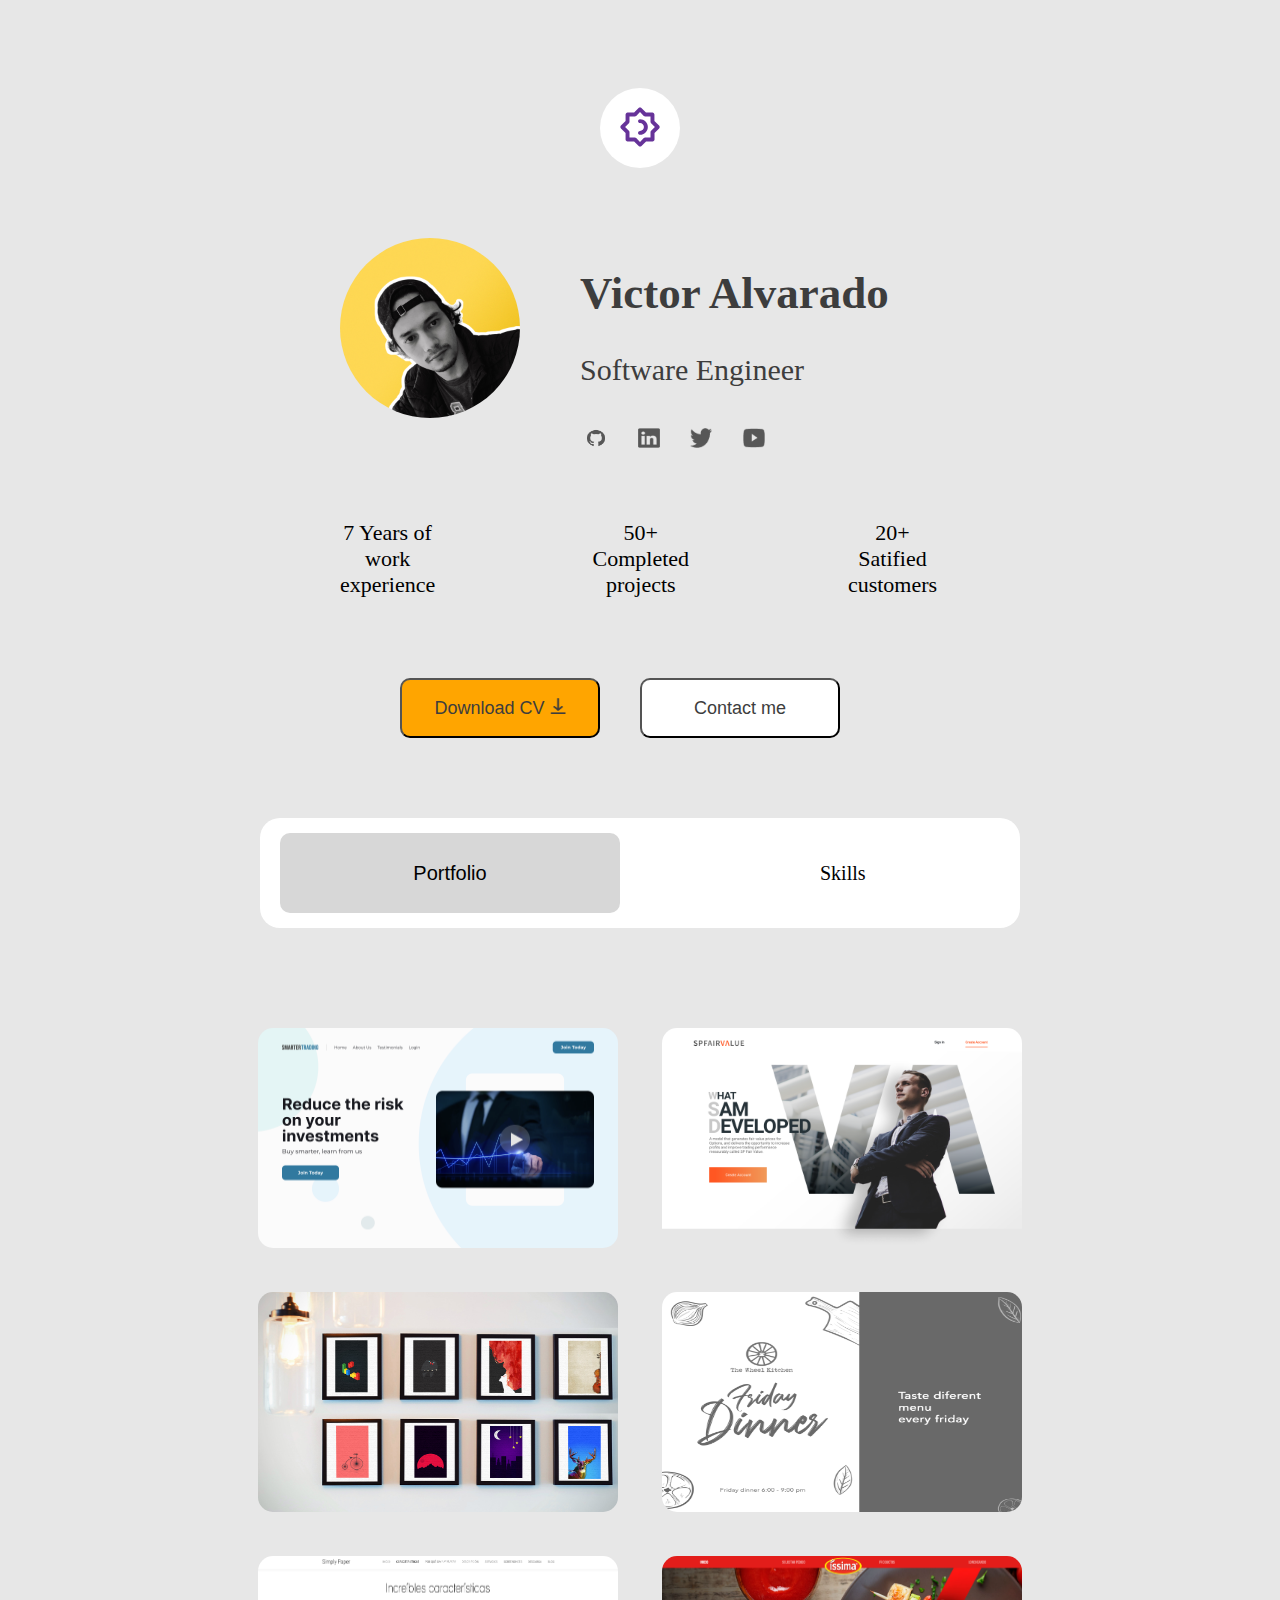
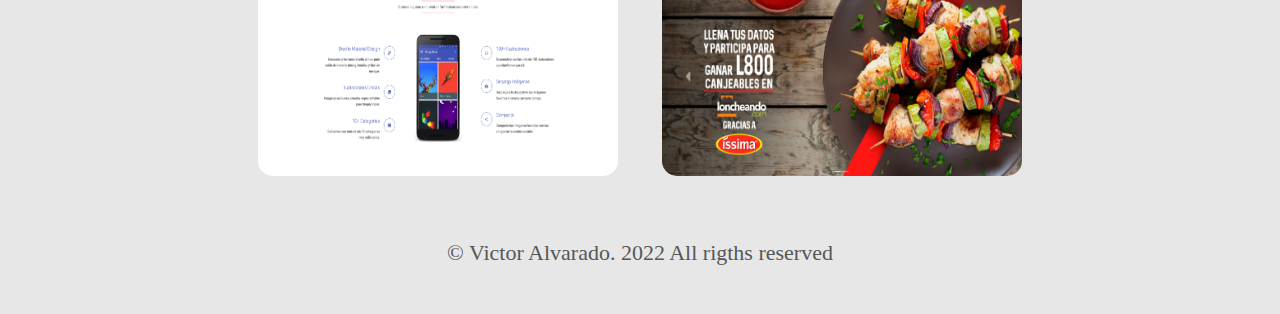
==== index.html @ 722c97fd "portfolio" ====
<!DOCTYPE html>
<html lang="en">
  <head>
    <meta charset="UTF-8" />
    <meta name="viewport" content="width=device-width, initial-scale=1.0" />
    <title>Personal portfolio</title>

    <link rel="stylesheet" href="./portfolio.css" id="blackTheme" />
  </head>
  <body>
    <button id="change-button">
      <svg
        width="40"
        height="40"
        viewBox="0 0 34 34"
        fill="none"
        xmlns="http://www.w3.org/2000/svg"
      >
        <path
          d="M17 10.3333C16.558 10.3333 16.1341 10.5089 15.8215 10.8215C15.5089 11.134 15.3333 11.558 15.3333 12C15.3333 12.442 15.5089 12.8659 15.8215 13.1785C16.1341 13.4911 16.558 13.6667 17 13.6667C17.8841 13.6667 18.7319 14.0179 19.357 14.643C19.9821 15.2681 20.3333 16.1159 20.3333 17C20.3333 17.8841 19.9821 18.7319 19.357 19.357C18.7319 19.9821 17.8841 20.3333 17 20.3333C16.558 20.3333 16.1341 20.5089 15.8215 20.8215C15.5089 21.134 15.3333 21.558 15.3333 22C15.3333 22.442 15.5089 22.8659 15.8215 23.1785C16.1341 23.4911 16.558 23.6667 17 23.6667C18.7681 23.6667 20.4638 22.9643 21.714 21.714C22.9643 20.4638 23.6667 18.7681 23.6667 17C23.6667 15.2319 22.9643 13.5362 21.714 12.286C20.4638 11.0357 18.7681 10.3333 17 10.3333ZM33.1833 15.8167L29.2667 12V6.4C29.2667 5.95797 29.0911 5.53405 28.7785 5.22149C28.466 4.90893 28.042 4.73333 27.6 4.73333H22.0833L18.1833 0.816667C18.0284 0.660452 17.8441 0.536462 17.641 0.451848C17.4379 0.367233 17.22 0.323669 17 0.323669C16.78 0.323669 16.5621 0.367233 16.359 0.451848C16.1559 0.536462 15.9716 0.660452 15.8167 0.816667L12 4.73333H6.4C5.95797 4.73333 5.53405 4.90893 5.22149 5.22149C4.90893 5.53405 4.73333 5.95797 4.73333 6.4V12L0.816667 15.8167C0.660453 15.9716 0.536462 16.1559 0.451848 16.359C0.367233 16.5621 0.323669 16.78 0.323669 17C0.323669 17.22 0.367233 17.4379 0.451848 17.641C0.536462 17.8441 0.660453 18.0284 0.816667 18.1833L4.73333 22.0833V27.6C4.73333 28.042 4.90893 28.4659 5.22149 28.7785C5.53405 29.0911 5.95797 29.2667 6.4 29.2667H12L15.9 33.1833C16.0549 33.3395 16.2393 33.4635 16.4424 33.5481C16.6455 33.6328 16.8633 33.6763 17.0833 33.6763C17.3034 33.6763 17.5212 33.6328 17.7243 33.5481C17.9274 33.4635 18.1117 33.3395 18.2667 33.1833L22.1667 29.2667H27.6833C28.1254 29.2667 28.5493 29.0911 28.8618 28.7785C29.1744 28.4659 29.35 28.042 29.35 27.6V22.0833L33.2667 18.1833C33.4176 18.023 33.5352 17.8343 33.6127 17.6282C33.6902 17.4221 33.7262 17.2027 33.7184 16.9826C33.7107 16.7626 33.6594 16.5462 33.5676 16.3461C33.4757 16.146 33.3451 15.966 33.1833 15.8167ZM26.4333 20.2167C26.2759 20.371 26.1506 20.5551 26.0647 20.7582C25.9789 20.9613 25.9343 21.1795 25.9333 21.4V25.9333H21.4C21.1795 25.9342 20.9613 25.9789 20.7582 26.0647C20.5551 26.1506 20.371 26.2759 20.2167 26.4333L17 29.65L13.7833 26.4333C13.629 26.2759 13.4449 26.1506 13.2418 26.0647C13.0387 25.9789 12.8205 25.9342 12.6 25.9333H8.06667V21.4C8.06575 21.1795 8.02109 20.9613 7.93526 20.7582C7.84943 20.5551 7.72415 20.371 7.56667 20.2167L4.35 17L7.56667 13.7833C7.72415 13.629 7.84943 13.4449 7.93526 13.2418C8.02109 13.0386 8.06575 12.8205 8.06667 12.6V8.06667H12.6C12.8205 8.06575 13.0387 8.02109 13.2418 7.93526C13.4449 7.84943 13.629 7.72415 13.7833 7.56667L17 4.35L20.2167 7.56667C20.371 7.72415 20.5551 7.84943 20.7582 7.93526C20.9613 8.02109 21.1795 8.06575 21.4 8.06667H25.9333V12.6C25.9343 12.8205 25.9789 13.0386 26.0647 13.2418C26.1506 13.4449 26.2759 13.629 26.4333 13.7833L29.65 17L26.4333 20.2167Z"
          fill="#3D3D3D"
        />
      </svg>
    </button>

    <div id="text1">
      <img src="pic.jpeg" alt="image" width="180px" />
      <div id="text1-right">
        <h2>Victor Alvarado</h2>
        <p>Software Engineer</p>
      </div>
    </div>

    <div id="logo-style">
      <img class="logo" src="github.png" alt="github logo" />
      <img class="logo" src="in.png" alt="in logo" />
      <img class="logo" src="twitter.png" alt="twitter logo" />
      <img class="logo" src="ytube.png" alt="youtube logo" />
    </div>

    <div id="text2">
      <p>7 Years of work experience</p>
      <p>50+ Completed projects</p>
      <p>20+ Satified customers</p>
    </div>

    <div id="button-style1">
      <button class="button-style" id="background-orange">
        Download CV
        <img
          src="./Vector22.png"
          alt="vector image"
          width="16px"
          height="16px"
        />
      </button>
      <button class="button-style" id="background-white">Contact me</button>
    </div>

    <div id="button-style2">
      <button>Portfolio</button>
      Skills
    </div>

    <div>
      <img class="image" src="./pic1.png" alt="image1" />
      <img class="image" src="pic2.png" alt="image2" />
      <div>
        <img class="image" src="./pic3.jpeg" alt="image3" />
        <img class="image" src="./pic4.jpeg" alt="image4" />
      </div>
      <img class="image" src="./pic5.png" alt="image5" />
      <img class="image" src="./pic6.png" alt="image6" />
    </div>

    <div id="text3">© Victor Alvarado. 2022 All rigths reserved</div>

    <script src="./portfolio.js"></script>
  </body>
</html>
---- portfolio.css ----
#change-button {
  width: 80px;
  height: 80px;
  background-color: #ffffff;
  margin-top: 80px;
  border-radius: 50%;
  border: none;
}
#change-button:hover {
  opacity: 0.75;
  cursor: pointer;
}
path {
  fill: rebeccapurple;
}
body {
  background-color: #e7e7e7;
  display: flex;
  flex-direction: column;
  justify-content: center;
  align-items: center;
}

#text1 {
  width: 600px;
  height: 200px;
  display: flex;
  align-items: center;
  font-size: 44px;
  margin-top: 60px;
}
#text1 img {
  border-radius: 200px;
}

#text1-right {
  font-size: 30px;
  color: #3d3d3d;
  display: flex;
  flex-direction: column;
  margin-left: 60px;
  line-height: 10px;
}

#logo-style {
  width: 180px;
  margin-left: 70px;
  margin-bottom: 50px;

  display: flex;
  justify-content: space-between;
}
.logo {
  width: 22px;
  height: 20px;
}

#text2 {
  width: 600px;
  height: 140px;
  font-size: 22px;
  display: flex;
  justify-content: space-between;
  text-align: justify;
}
#text2 p {
  width: 95px;
  height: 102px;
  display: flex;
  text-align: center;
}

.button-style {
  width: 200px;
  height: 60px;
  font-size: 18px;
  color: #3d3d3d;
  border-radius: 10px;
  margin-right: 40px;
}

#background-orange {
  background-color: orange;
}
#background-white {
  background-color: #ffffff;
}
#button-style1 {
  display: flex;
  justify-content: center;
  margin-top: 40px;
}
#button-style2 {
  width: 760px;
  height: 110px;
  background-color: #ffffff;

  border-radius: 20px;
  display: flex;
  justify-content: flex-start;
  align-items: center;
  font-size: 20px;
  gap: 200px;
  margin: 80px;
}
#button-style2 button {
  width: 340px;
  height: 80px;
  font-size: 20px;
  background-color: #d7d7d7;
  border-radius: 10px;
  border: none;
  margin-left: 20px;
}

.image {
  width: 360px;
  height: 220px;
  margin: 20px;
  border-radius: 15px;
}
#text3 {
  font-size: 22px;
  color: #575757;
  margin: 40px;
}

@media (max-width: 620px) {
  body {
    background-color: lightblue;
  }
  #change-button svg {
    width: 24px;
    height: 24px;
  }
}
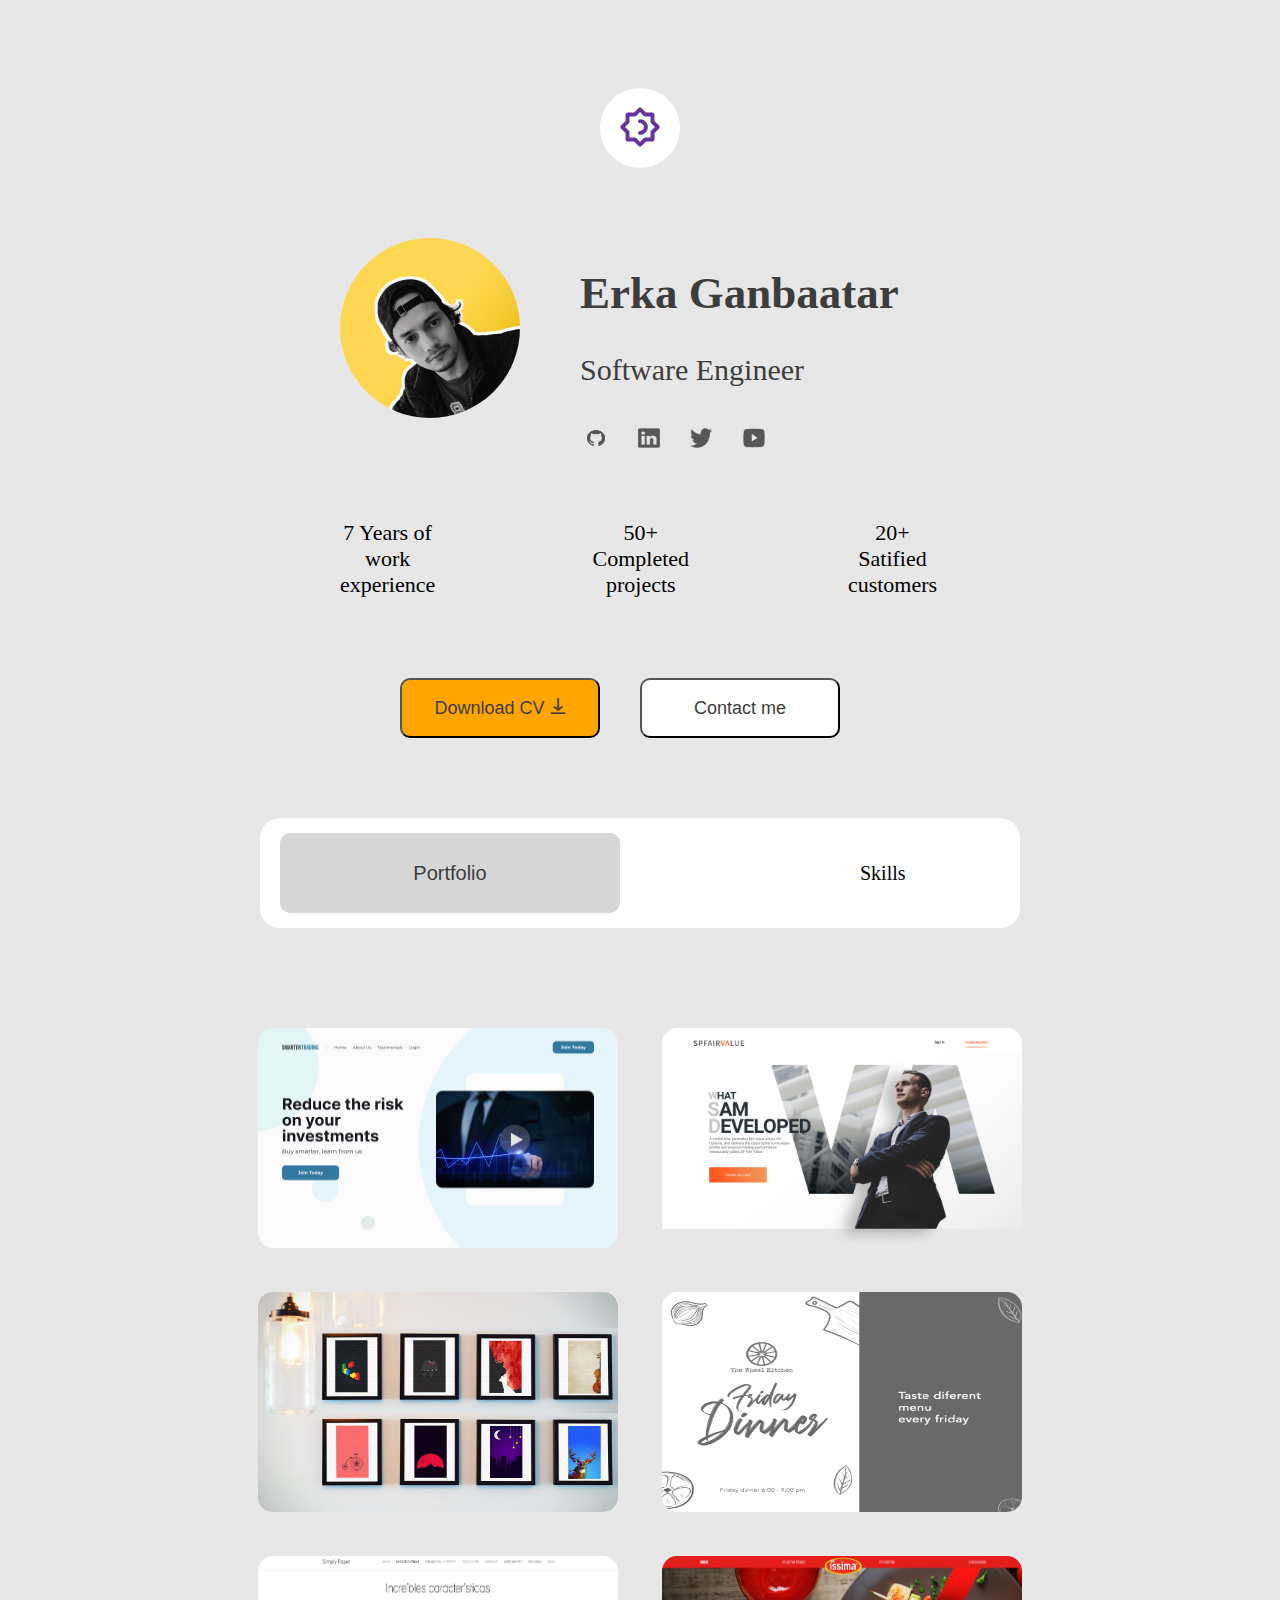
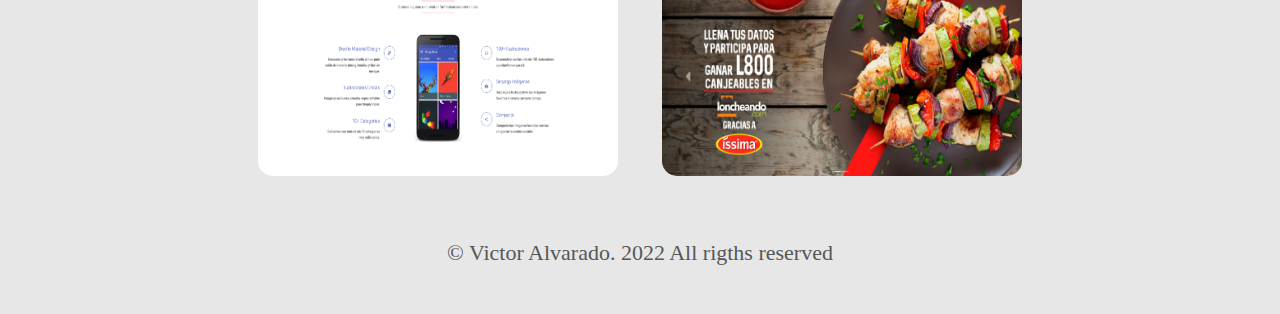
==== commit e0f6bc92: "change" ====
--- a/index.html
+++ b/index.html
@@ -26,7 +26,7 @@
     <div id="text1">
       <img src="pic.jpeg" alt="image" width="180px" />
       <div id="text1-right">
-        <h2>Victor Alvarado</h2>
+        <h2>Erka Ganbaatar</h2>
         <p>Software Engineer</p>
       </div>
     </div>
@@ -58,8 +58,7 @@
     </div>
 
     <div id="button-style2">
-      <button>Portfolio</button>
-      Skills
+      <button class="button-style">Portfolio</button>Skills
     </div>
 
     <div>
--- a/portfolio.css
+++ b/portfolio.css
@@ -127,10 +127,120 @@
 
 @media (max-width: 620px) {
   body {
-    background-color: lightblue;
-  }
+    background-color: #e7e7e7;
+    display: flex;
+    flex-direction: column;
+    justify-content: center;
+    text-align: center;
+    gap: 2px;
+  }
+  #change-button {
+    width: 40px;
+    height: 40px;
+    background-color: #ffffff;
+    margin-top: 80px;
+    border-radius: 50%;
+    border: none;
+    margin-left: 50px;
+  }
+
   #change-button svg {
     width: 24px;
     height: 24px;
   }
-}
+
+  #text1 {
+    font-size: 30px;
+    display: flex;
+    flex-direction: column;
+    text-align: center;
+  }
+  #text1-right {
+    font-size: 14px;
+    line-height: 2px;
+    margin-left: 30px;
+    margin-top: 15px;
+  }
+  #text1 img {
+    width: 107px;
+    height: 107px;
+    border-radius: 200px;
+    margin-left: 40px;
+  }
+
+  #logo-style {
+    width: 160px;
+    margin-left: 25px;
+    margin-bottom: 30px;
+  }
+  .logo {
+    width: 19px;
+    height: 18px;
+  }
+  #text2 {
+    width: 300px;
+    height: 60px;
+    font-size: 14px;
+    display: flex;
+    justify-content: space-between;
+    text-align: justify;
+  }
+  #text2 p {
+    width: 95px;
+    height: 102px;
+    display: flex;
+    text-align: center;
+  }
+
+  .button-style {
+    width: 158px;
+    height: 44px;
+    font-size: 10px;
+    color: #3d3d3d;
+    border-radius: 10px;
+  }
+
+  #background-orange {
+    background-color: orange;
+  }
+  #background-white {
+    background-color: #ffffff;
+  }
+  #button-style1 {
+    display: flex;
+    margin-left: 40px;
+  }
+  #button-style2 {
+    width: 375px;
+    height: 84px;
+    background-color: #ffffff;
+
+    border-radius: 20px;
+    display: flex;
+    justify-content: flex-start;
+    align-items: center;
+    font-size: 14px;
+    gap: 10px;
+  }
+  #button-style2 button {
+    width: 154px;
+    height: 50px;
+    font-size: 14px;
+    background-color: #d7d7d7;
+    border-radius: 10px;
+    border: none;
+    margin-right: 80px;
+  }
+
+  .image {
+    width: 340px;
+    height: 210px;
+
+    border-radius: 15px;
+  }
+  #text3 {
+    font-size: 14px;
+    color: #575757;
+    margin: 40px;
+  }
+}
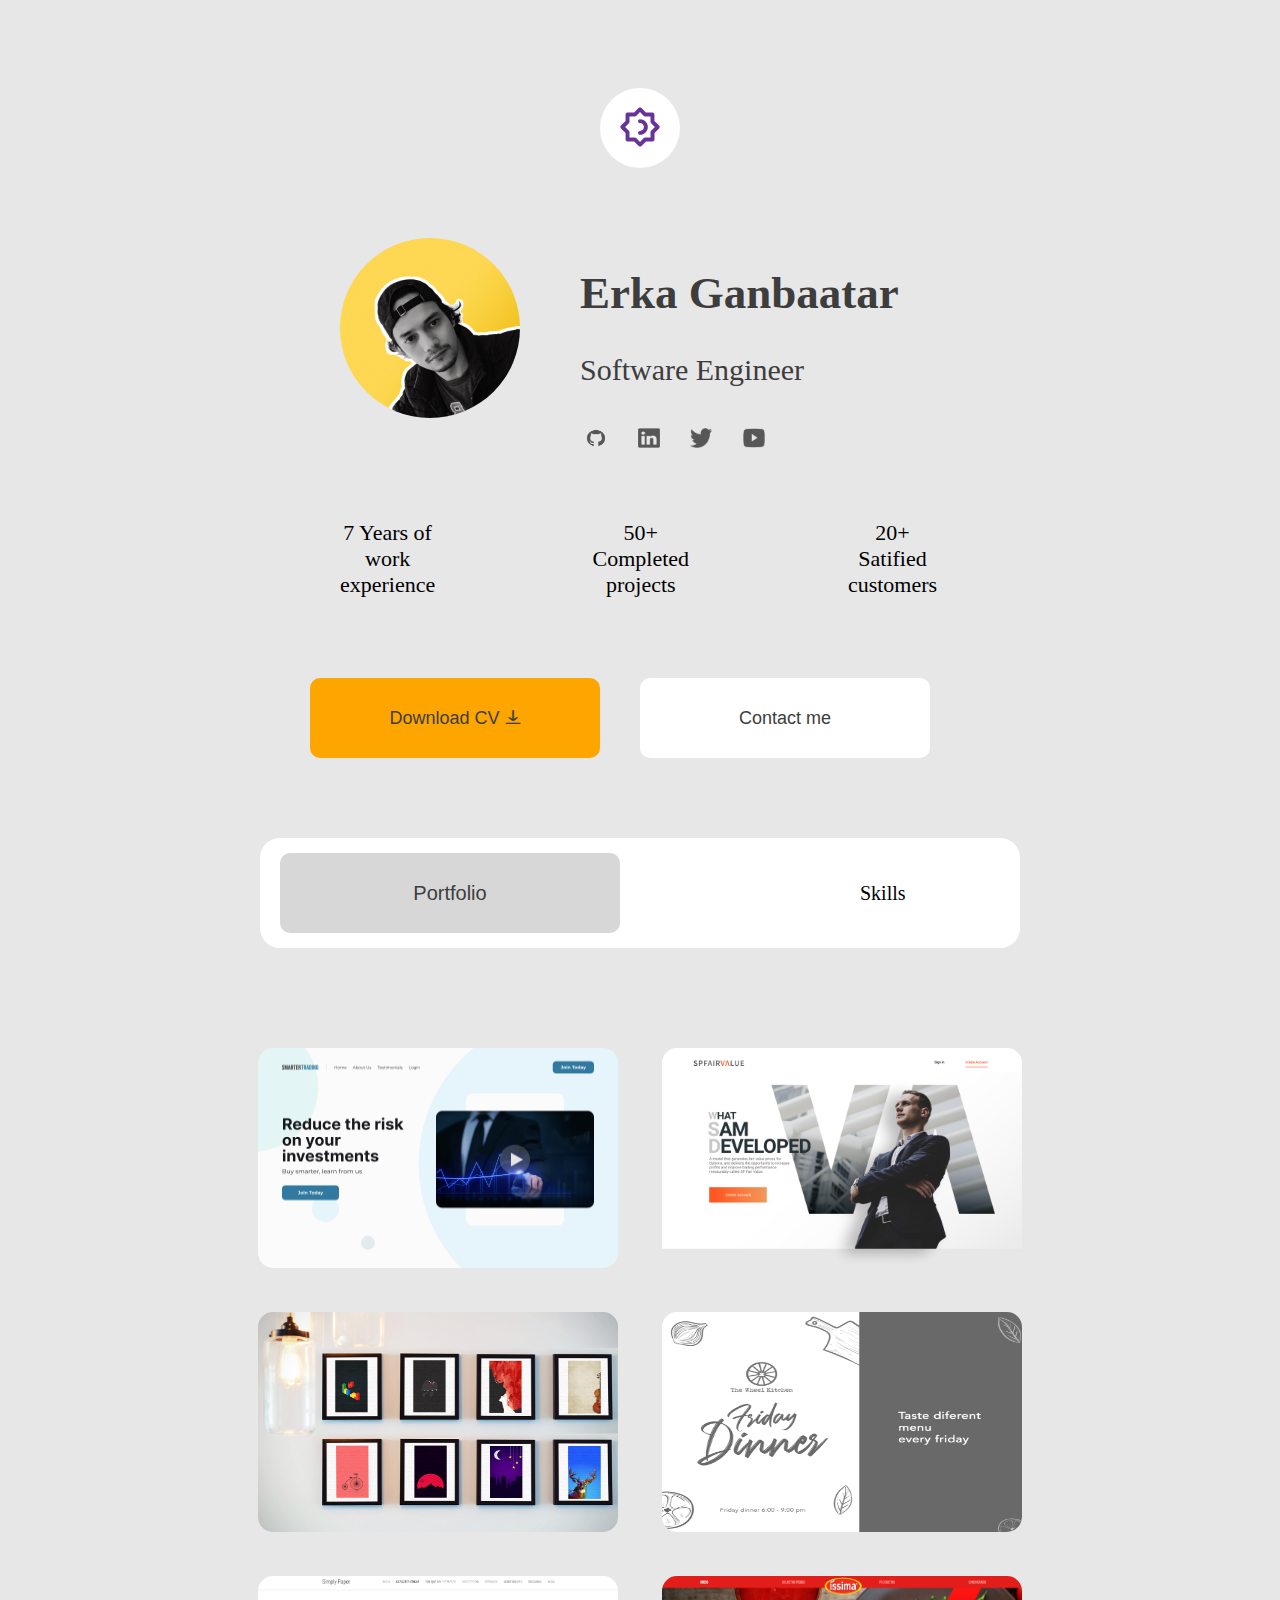
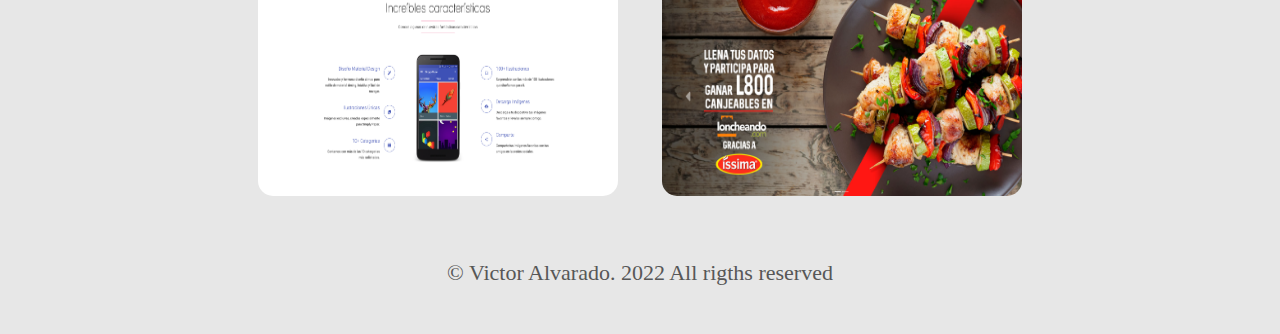
==== commit 11fe64a3: "updated" ====
--- a/index.html
+++ b/index.html
@@ -51,7 +51,7 @@
           src="./Vector22.png"
           alt="vector image"
           width="16px"
-          height="16px"
+          height="14px"
         />
       </button>
       <button class="button-style" id="background-white">Contact me</button>
--- a/portfolio.css
+++ b/portfolio.css
@@ -71,11 +71,13 @@
 }
 
 .button-style {
-  width: 200px;
-  height: 60px;
+  width: 290px;
+  height: 80px;
+  border: none;
   font-size: 18px;
   color: #3d3d3d;
   border-radius: 10px;
+  border: none;
   margin-right: 40px;
 }
 
@@ -127,7 +129,7 @@
 
 @media (max-width: 620px) {
   body {
-    background-color: #e7e7e7;
+    background-color: #9edfd2;
     display: flex;
     flex-direction: column;
     justify-content: center;
@@ -210,6 +212,10 @@
     display: flex;
     margin-left: 40px;
   }
+  #button-style1 img {
+    width: 12px;
+    height: 12px;
+  }
   #button-style2 {
     width: 375px;
     height: 84px;
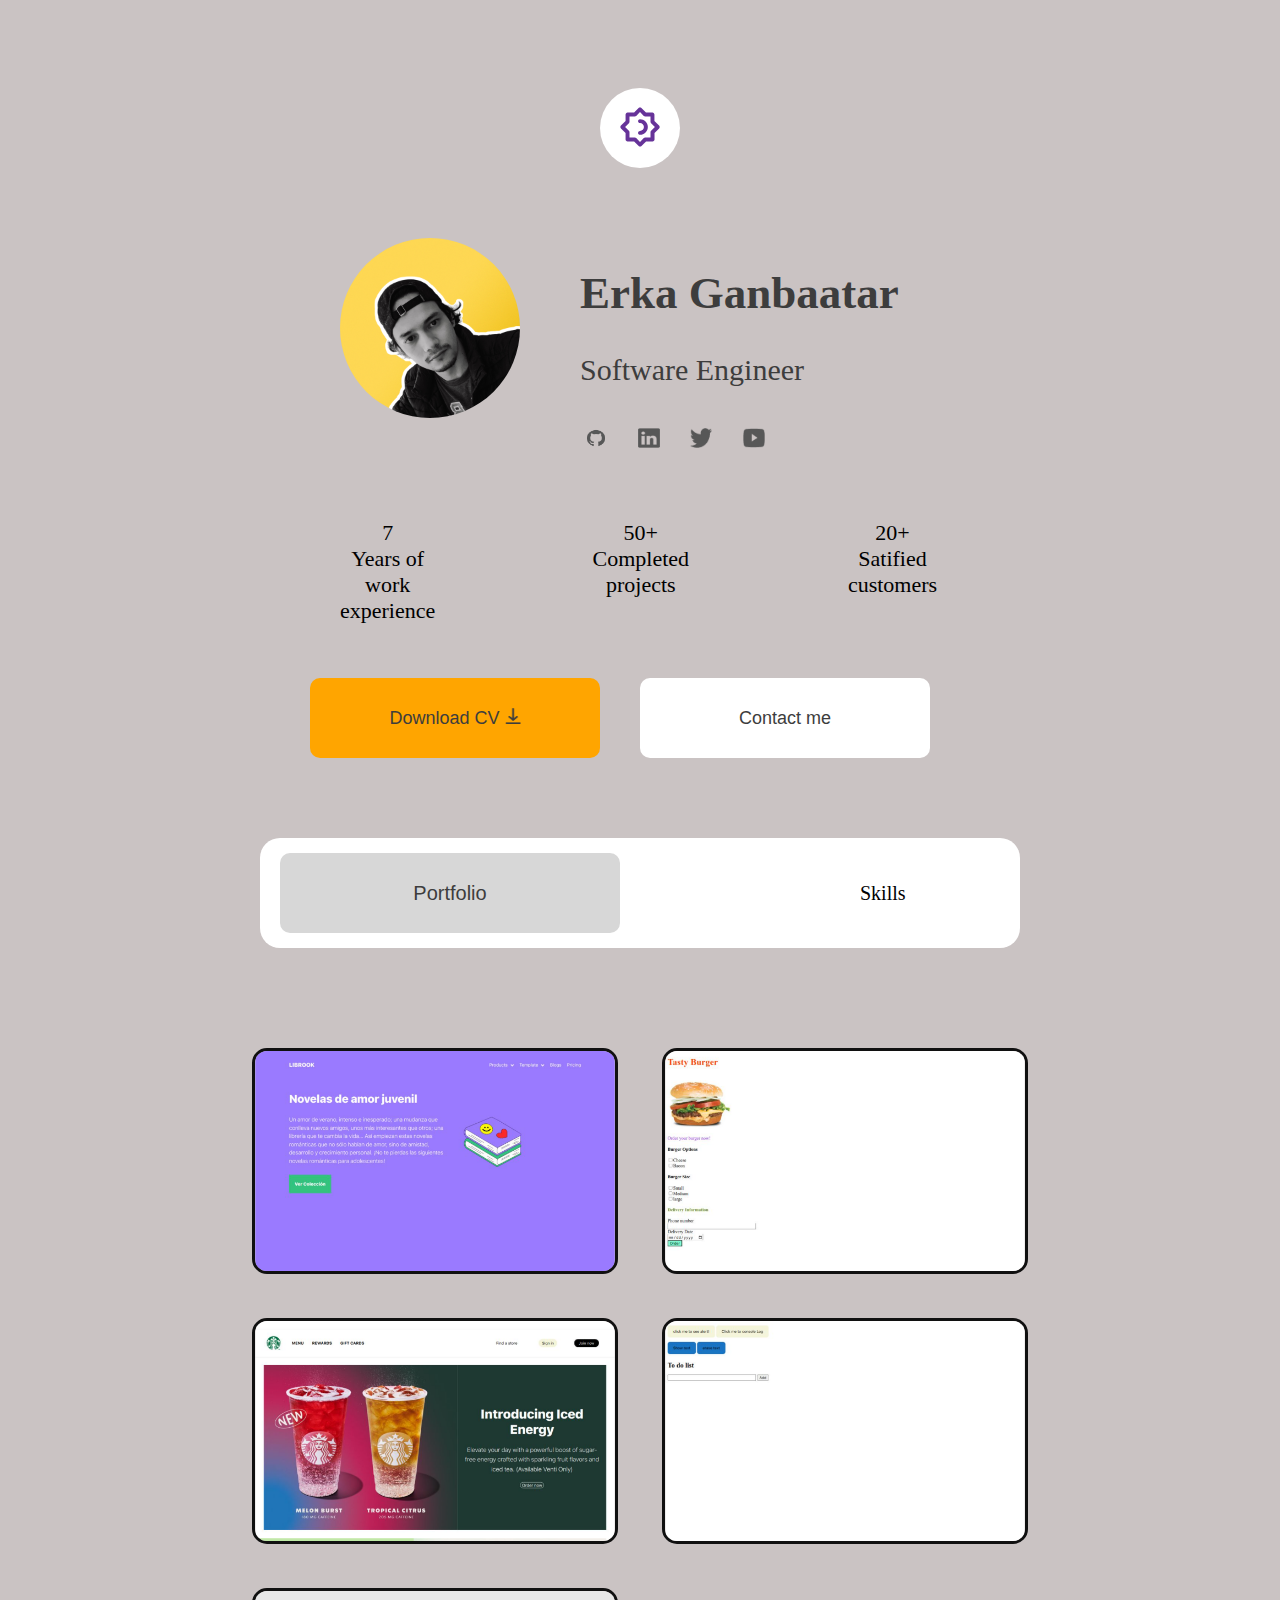
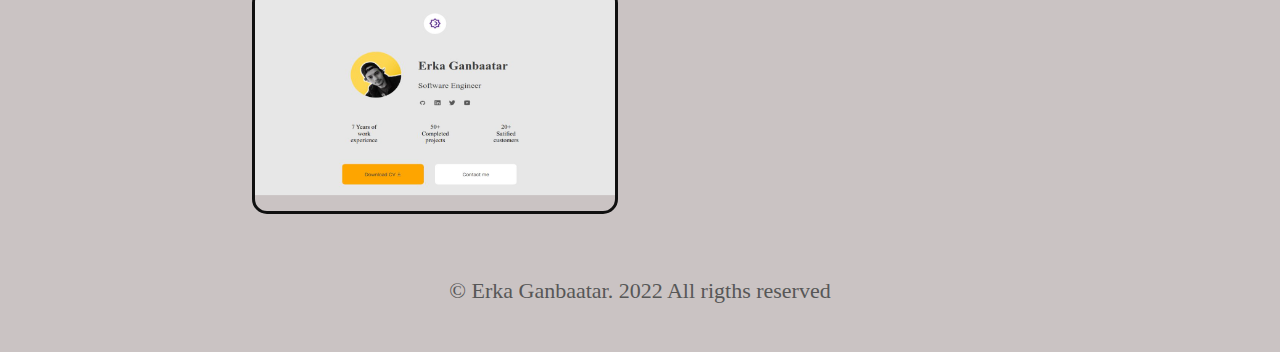
==== commit cec1ec61: "changed" ====
--- a/index.html
+++ b/index.html
@@ -39,8 +39,14 @@
     </div>
 
     <div id="text2">
-      <p>7 Years of work experience</p>
-      <p>50+ Completed projects</p>
+      <p>
+        7<br />Years of work<br />
+        experience
+      </p>
+      <p>
+        50+ <br />Completed<br />
+        projects
+      </p>
       <p>20+ Satified customers</p>
     </div>
 
@@ -51,7 +57,7 @@
           src="./Vector22.png"
           alt="vector image"
           width="16px"
-          height="14px"
+          height="16px"
         />
       </button>
       <button class="button-style" id="background-white">Contact me</button>
@@ -62,17 +68,27 @@
     </div>
 
     <div>
-      <img class="image" src="./pic1.png" alt="image1" />
-      <img class="image" src="pic2.png" alt="image2" />
+      <a href="https://vercel.com/erkaas-projects/exercise-librook"
+        ><img class="image" src="./librookimg.png" alt="Librook"
+      /></a>
+      <a href="https://vercel.com/erkaas-projects/fastfood"
+        ><img class="image" src="./fastfood.png" alt="Burger"
+      /></a>
+
       <div>
-        <img class="image" src="./pic3.jpeg" alt="image3" />
-        <img class="image" src="./pic4.jpeg" alt="image4" />
+        <a href="https://vercel.com/erkaas-projects/starbucks"
+          ><img class="image" src="./coffee.png" alt="starbucks"
+        /></a>
+        <a href="https://vercel.com/erkaas-projects/todolist"
+          ><img class="image" src="./todolist.png" alt="todolist"
+        /></a>
       </div>
-      <img class="image" src="./pic5.png" alt="image5" />
-      <img class="image" src="./pic6.png" alt="image6" />
+      <a href="https://vercel.com/erkaas-projects/portfolio"
+        ><img class="image" src="./portfolio.png" alt="Portfolio"
+      /></a>
     </div>
 
-    <div id="text3">© Victor Alvarado. 2022 All rigths reserved</div>
+    <div id="text3">© Erka Ganbaatar. 2022 All rigths reserved</div>
 
     <script src="./portfolio.js"></script>
   </body>
--- a/portfolio.css
+++ b/portfolio.css
@@ -14,7 +14,7 @@
   fill: rebeccapurple;
 }
 body {
-  background-color: #e7e7e7;
+  background-color: #cac3c3;
   display: flex;
   flex-direction: column;
   justify-content: center;
@@ -120,7 +120,9 @@
   height: 220px;
   margin: 20px;
   border-radius: 15px;
-}
+  border: 3px solid rgb(16, 16, 16);
+}
+
 #text3 {
   font-size: 22px;
   color: #575757;
